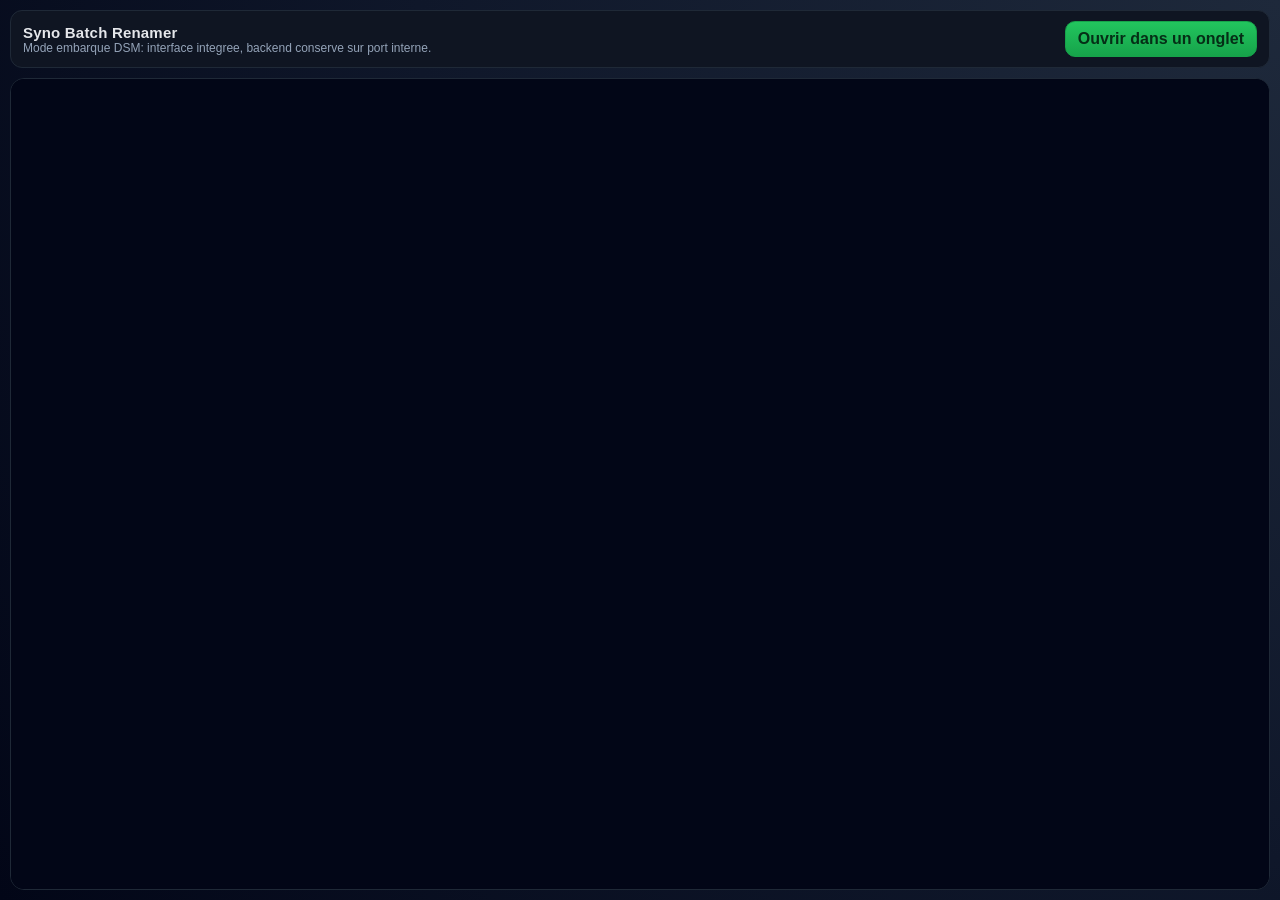
==== package/ui/index.html @ 5d5aa2b1 "first commit" ====
<!doctype html>
<html lang="en">
<head>
  <meta charset="utf-8">
  <meta name="viewport" content="width=device-width, initial-scale=1">
  <title>Syno Batch Renamer</title>
  <style>
    :root {
      --bg: #0f172a;
      --panel: #111827;
      --text: #e5e7eb;
      --muted: #94a3b8;
      --accent: #22c55e;
      --border: #1f2937;
    }

    * { box-sizing: border-box; }

    html, body {
      margin: 0;
      width: 100%;
      height: 100%;
      background: radial-gradient(circle at top right, #1e293b 0%, #0f172a 55%, #020617 100%);
      color: var(--text);
      font-family: "Segoe UI", "Noto Sans", sans-serif;
    }

    .layout {
      width: 100%;
      height: 100%;
      display: grid;
      grid-template-rows: auto 1fr;
      gap: 10px;
      padding: 10px;
    }

    .bar {
      display: flex;
      align-items: center;
      justify-content: space-between;
      gap: 12px;
      border: 1px solid var(--border);
      background: color-mix(in srgb, var(--panel) 88%, black);
      border-radius: 12px;
      padding: 10px 12px;
    }

    .title {
      margin: 0;
      font-size: 15px;
      font-weight: 700;
      letter-spacing: 0.2px;
    }

    .muted {
      margin: 0;
      color: var(--muted);
      font-size: 12px;
    }

    .btn {
      border: 1px solid #16a34a;
      background: linear-gradient(180deg, #22c55e 0%, #16a34a 100%);
      color: #052e16;
      font-weight: 700;
      border-radius: 10px;
      padding: 8px 12px;
      cursor: pointer;
      text-decoration: none;
      white-space: nowrap;
    }

    .frame-wrap {
      border: 1px solid var(--border);
      border-radius: 14px;
      overflow: hidden;
      background: #020617;
      min-height: 280px;
      position: relative;
    }

    iframe {
      width: 100%;
      height: 100%;
      border: 0;
      background: #020617;
    }

    .notice {
      position: absolute;
      inset: 0;
      display: none;
      place-items: center;
      background: rgba(2, 6, 23, 0.92);
      padding: 16px;
      text-align: center;
    }

    .notice p {
      margin: 0;
      color: #cbd5e1;
      max-width: 640px;
      line-height: 1.5;
      font-size: 14px;
    }

    .notice strong { color: #f8fafc; }
    .notice a { color: #86efac; }
  </style>
</head>
<body>
  <div class="layout">
    <div class="bar">
      <div>
        <p class="title">Syno Batch Renamer</p>
        <p class="muted">Mode embarque DSM: interface integree, backend conserve sur port interne.</p>
      </div>
      <a class="btn" id="openApp" href="#" target="_blank" rel="noopener">Ouvrir dans un onglet</a>
    </div>

    <div class="frame-wrap">
      <iframe id="appFrame" title="Syno Batch Renamer"></iframe>
      <div class="notice" id="notice">
        <p>
          <strong>Le navigateur a bloque l'integration.</strong><br>
          Si DSM est en HTTPS et le backend est en HTTP, le navigateur bloque l'iframe (mixed content).<br>
          Ouvre l'application dans un onglet, ou configure un proxy HTTPS DSM vers le backend.
        </p>
      </div>
    </div>
  </div>

  <script>
    (function () {
      var host = window.location.hostname;
      var appUrl = "http://" + host + ":8765/";
      var frame = document.getElementById("appFrame");
      var notice = document.getElementById("notice");
      var openApp = document.getElementById("openApp");

      openApp.href = appUrl;
      frame.src = appUrl;

      if (window.location.protocol === "https:") {
        setTimeout(function () {
          notice.style.display = "grid";
        }, 1200);
      }
    })();
  </script>
</body>
</html>
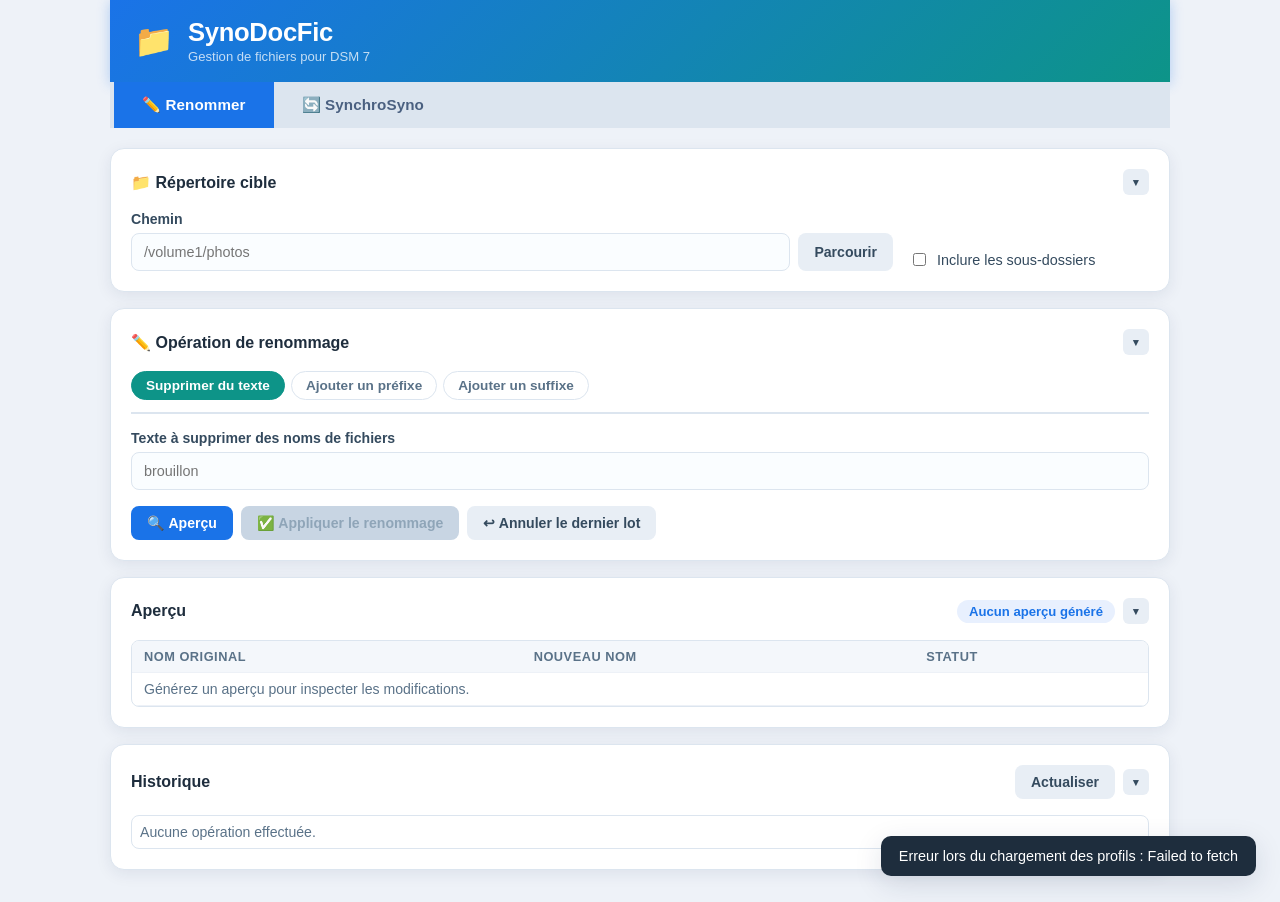
==== commit fd2e8afc: "VerionUI1" ====
--- a/package/ui/index.html
+++ b/package/ui/index.html
@@ -1,152 +1,317 @@
 <!doctype html>
-<html lang="en">
+<html lang="fr">
 <head>
   <meta charset="utf-8">
   <meta name="viewport" content="width=device-width, initial-scale=1">
-  <title>Syno Batch Renamer</title>
-  <style>
-    :root {
-      --bg: #0f172a;
-      --panel: #111827;
-      --text: #e5e7eb;
-      --muted: #94a3b8;
-      --accent: #22c55e;
-      --border: #1f2937;
-    }
-
-    * { box-sizing: border-box; }
-
-    html, body {
-      margin: 0;
-      width: 100%;
-      height: 100%;
-      background: radial-gradient(circle at top right, #1e293b 0%, #0f172a 55%, #020617 100%);
-      color: var(--text);
-      font-family: "Segoe UI", "Noto Sans", sans-serif;
-    }
-
-    .layout {
-      width: 100%;
-      height: 100%;
-      display: grid;
-      grid-template-rows: auto 1fr;
-      gap: 10px;
-      padding: 10px;
-    }
-
-    .bar {
-      display: flex;
-      align-items: center;
-      justify-content: space-between;
-      gap: 12px;
-      border: 1px solid var(--border);
-      background: color-mix(in srgb, var(--panel) 88%, black);
-      border-radius: 12px;
-      padding: 10px 12px;
-    }
-
-    .title {
-      margin: 0;
-      font-size: 15px;
-      font-weight: 700;
-      letter-spacing: 0.2px;
-    }
-
-    .muted {
-      margin: 0;
-      color: var(--muted);
-      font-size: 12px;
-    }
-
-    .btn {
-      border: 1px solid #16a34a;
-      background: linear-gradient(180deg, #22c55e 0%, #16a34a 100%);
-      color: #052e16;
-      font-weight: 700;
-      border-radius: 10px;
-      padding: 8px 12px;
-      cursor: pointer;
-      text-decoration: none;
-      white-space: nowrap;
-    }
-
-    .frame-wrap {
-      border: 1px solid var(--border);
-      border-radius: 14px;
-      overflow: hidden;
-      background: #020617;
-      min-height: 280px;
-      position: relative;
-    }
-
-    iframe {
-      width: 100%;
-      height: 100%;
-      border: 0;
-      background: #020617;
-    }
-
-    .notice {
-      position: absolute;
-      inset: 0;
-      display: none;
-      place-items: center;
-      background: rgba(2, 6, 23, 0.92);
-      padding: 16px;
-      text-align: center;
-    }
-
-    .notice p {
-      margin: 0;
-      color: #cbd5e1;
-      max-width: 640px;
-      line-height: 1.5;
-      font-size: 14px;
-    }
-
-    .notice strong { color: #f8fafc; }
-    .notice a { color: #86efac; }
-  </style>
+  <title>SynoDocFic</title>
+  <link rel="stylesheet" href="styles.css">
 </head>
 <body>
-  <div class="layout">
-    <div class="bar">
-      <div>
-        <p class="title">Syno Batch Renamer</p>
-        <p class="muted">Mode embarque DSM: interface integree, backend conserve sur port interne.</p>
+  <div class="shell">
+
+    <header class="app-header">
+      <div class="app-header-inner">
+        <div class="app-logo">
+          <span class="app-logo-icon">📁</span>
+          <div>
+            <h1>SynoDocFic</h1>
+            <p>Gestion de fichiers pour DSM 7</p>
+          </div>
+        </div>
       </div>
-      <a class="btn" id="openApp" href="#" target="_blank" rel="noopener">Ouvrir dans un onglet</a>
-    </div>
-
-    <div class="frame-wrap">
-      <iframe id="appFrame" title="Syno Batch Renamer"></iframe>
-      <div class="notice" id="notice">
-        <p>
-          <strong>Le navigateur a bloque l'integration.</strong><br>
-          Si DSM est en HTTPS et le backend est en HTTP, le navigateur bloque l'iframe (mixed content).<br>
-          Ouvre l'application dans un onglet, ou configure un proxy HTTPS DSM vers le backend.
-        </p>
+    </header>
+
+    <!-- Onglets principaux -->
+    <nav class="main-tabs" role="tablist">
+      <button type="button" class="main-tab active" data-main="renommer">✏️ Renommer</button>
+      <button type="button" class="main-tab" data-main="synchro">🔄 SynchroSyno</button>
+    </nav>
+
+    <!-- ===== PANNEAU RENOMMER ===== -->
+    <div class="main-panel active" data-main-panel="renommer">
+
+      <section class="card controls">
+        <div class="card-header">
+          <span class="card-title">📁 Répertoire cible</span>
+          <button class="collapse-btn" type="button" aria-label="Réduire"></button>
+        </div>
+        <div class="card-body">
+          <div class="grid two">
+            <div>
+              <label for="directoryInput">Chemin</label>
+              <div class="input-row">
+                <input id="directoryInput" type="text" placeholder="/volume1/photos">
+                <button id="browseBtn" class="secondary" type="button">Parcourir</button>
+              </div>
+            </div>
+            <div class="checkbox-wrap">
+              <label class="checkbox">
+                <input id="recursiveInput" type="checkbox">
+                <span>Inclure les sous-dossiers</span>
+              </label>
+            </div>
+          </div>
+          <div id="browserPanel" class="browser hidden">
+            <div class="browser-head">
+              <strong id="browserPath">/</strong>
+              <button id="browserUpBtn" class="secondary" type="button">↑ Parent</button>
+            </div>
+            <div id="directoryList" class="directory-list"></div>
+          </div>
+        </div>
+      </section>
+
+      <section class="card tabs-card">
+        <div class="card-header">
+          <span class="card-title">✏️ Opération de renommage</span>
+          <button class="collapse-btn" type="button" aria-label="Réduire"></button>
+        </div>
+        <div class="card-body">
+          <div class="sub-tabs" role="tablist">
+            <button type="button" class="sub-tab active" data-subtab="remove">Supprimer du texte</button>
+            <button type="button" class="sub-tab" data-subtab="prefix">Ajouter un préfixe</button>
+            <button type="button" class="sub-tab" data-subtab="suffix">Ajouter un suffixe</button>
+          </div>
+          <div class="sub-panels">
+            <div class="sub-panel active" data-subtab-panel="remove">
+              <label for="removeValue">Texte à supprimer des noms de fichiers</label>
+              <input id="removeValue" type="text" placeholder="brouillon">
+            </div>
+            <div class="sub-panel" data-subtab-panel="prefix">
+              <label for="prefixValue">Préfixe à ajouter</label>
+              <input id="prefixValue" type="text" placeholder="2026_">
+            </div>
+            <div class="sub-panel" data-subtab-panel="suffix">
+              <label for="suffixValue">Suffixe à ajouter</label>
+              <input id="suffixValue" type="text" placeholder="_archive">
+            </div>
+          </div>
+          <div class="actions">
+            <button id="previewBtn" type="button">🔍 Aperçu</button>
+            <button id="applyBtn" type="button" disabled>✅ Appliquer le renommage</button>
+            <button id="undoBtn" class="secondary" type="button">↩ Annuler le dernier lot</button>
+          </div>
+        </div>
+      </section>
+
+      <section class="card preview-card">
+        <div class="card-header">
+          <h2>Aperçu</h2>
+          <div class="card-header-end">
+            <span id="summaryBadge" class="badge">Aucun aperçu généré</span>
+            <button class="collapse-btn" type="button" aria-label="Réduire"></button>
+          </div>
+        </div>
+        <div class="card-body">
+          <div class="preview-table-wrap">
+            <table class="preview-table">
+              <thead>
+                <tr>
+                  <th>Nom original</th>
+                  <th>Nouveau nom</th>
+                  <th>Statut</th>
+                </tr>
+              </thead>
+              <tbody id="previewBody">
+                <tr>
+                  <td colspan="3" class="muted">Générez un aperçu pour inspecter les modifications.</td>
+                </tr>
+              </tbody>
+            </table>
+          </div>
+        </div>
+      </section>
+
+      <section class="card history-card">
+        <div class="card-header">
+          <h2>Historique</h2>
+          <div class="card-header-end">
+            <button id="refreshHistoryBtn" class="secondary" type="button">Actualiser</button>
+            <button class="collapse-btn" type="button" aria-label="Réduire"></button>
+          </div>
+        </div>
+        <div class="card-body">
+          <div id="historyList" class="history-list">
+            <div class="muted">Aucune opération effectuée.</div>
+          </div>
+        </div>
+      </section>
+
+    </div><!-- /renommer -->
+
+    <!-- ===== PANNEAU SYNCHROSYNO ===== -->
+    <div class="main-panel" data-main-panel="synchro">
+
+      <section class="card">
+        <div class="card-header">
+          <span class="card-title">Nouveau profil de synchronisation</span>
+          <button class="collapse-btn" type="button" aria-label="Réduire"></button>
+        </div>
+        <div class="card-body">
+
+        <div style="max-width: 360px;">
+          <label for="syncName">Nom du profil</label>
+          <input id="syncName" type="text" placeholder="Sauvegarde Photos">
+        </div>
+
+        <div class="sync-path-group">
+          <div class="sync-path-header">Source</div>
+          <div class="grid two" style="margin-bottom:10px;">
+            <div>
+              <label for="syncSourceProtocol">Type</label>
+              <select id="syncSourceProtocol">
+                <option value="local">📂 Local</option>
+                <option value="smb">🌐 SMB/CIFS</option>
+                <option value="ftp">🌐 FTP</option>
+              </select>
+            </div>
+            <div id="syncSourceHostWrap" style="display:none;">
+              <label for="syncSourceHost">Hôte / IP</label>
+              <input id="syncSourceHost" type="text" placeholder="192.168.1.10 ou ftp.exemple.com">
+            </div>
+          </div>
+          <div>
+            <label for="syncSource">Chemin</label>
+            <div class="input-row">
+              <input id="syncSource" type="text" placeholder="/volume1/photos">
+              <button id="syncSourceBrowseBtn" class="secondary" type="button">Parcourir</button>
+            </div>
+          </div>
+          <div id="syncSourceRemote" class="sync-remote-fields" style="display:none;">
+            <div class="grid two" style="margin-top:10px;">
+              <div>
+                <label for="syncSourceUser">Utilisateur</label>
+                <input id="syncSourceUser" type="text" placeholder="utilisateur">
+              </div>
+              <div>
+                <label for="syncSourcePass">Mot de passe</label>
+                <input id="syncSourcePass" type="password" placeholder="••••••••">
+              </div>
+            </div>
+          </div>
+          <div id="syncSourceBrowser" class="browser hidden" style="margin-top:12px;">
+            <div class="browser-head">
+              <strong id="syncSourceBrowserPath">/volume</strong>
+              <button id="syncSourceBrowserUp" class="secondary" type="button">↑ Parent</button>
+            </div>
+            <div id="syncSourceDirList" class="directory-list"></div>
+          </div>
+        </div>
+
+        <div class="sync-path-group">
+          <div class="sync-path-header">Destination</div>
+          <div class="grid two" style="margin-bottom:10px;">
+            <div>
+              <label for="syncDestProtocol">Type</label>
+              <select id="syncDestProtocol">
+                <option value="local">📂 Local</option>
+                <option value="smb">🌐 SMB/CIFS</option>
+                <option value="ftp">🌐 FTP</option>
+              </select>
+            </div>
+            <div id="syncDestHostWrap" style="display:none;">
+              <label for="syncDestHost">Hôte / IP</label>
+              <input id="syncDestHost" type="text" placeholder="192.168.1.10 ou ftp.exemple.com">
+            </div>
+          </div>
+          <div>
+            <label for="syncDest">Chemin</label>
+            <div class="input-row">
+              <input id="syncDest" type="text" placeholder="/volume2/backup">
+              <button id="syncDestBrowseBtn" class="secondary" type="button">Parcourir</button>
+            </div>
+          </div>
+          <div id="syncDestRemote" class="sync-remote-fields" style="display:none;">
+            <div class="grid two" style="margin-top:10px;">
+              <div>
+                <label for="syncDestUser">Utilisateur</label>
+                <input id="syncDestUser" type="text" placeholder="utilisateur">
+              </div>
+              <div>
+                <label for="syncDestPass">Mot de passe</label>
+                <input id="syncDestPass" type="password" placeholder="••••••••">
+              </div>
+            </div>
+          </div>
+          <div id="syncDestBrowser" class="browser hidden" style="margin-top:12px;">
+            <div class="browser-head">
+              <strong id="syncDestBrowserPath">/volume</strong>
+              <button id="syncDestBrowserUp" class="secondary" type="button">↑ Parent</button>
+            </div>
+            <div id="syncDestDirList" class="directory-list"></div>
+          </div>
+        </div>
+
+        <div class="checkbox-wrap" style="margin-top:14px;">
+          <label class="checkbox">
+            <input id="syncRecursive" type="checkbox" checked>
+            <span>Inclure les sous-dossiers</span>
+          </label>
+        </div>
+
+        <div class="actions">
+          <button id="syncAddProfileBtn" type="button">➕ Ajouter ce profil</button>
+          <button id="syncEditCancelBtn" class="secondary" type="button" style="display:none;">↩ Annuler la modification</button>
+        </div>
+        </div><!-- /card-body -->
+      </section>
+
+      <section class="card">
+        <div class="card-header">
+          <h2>Profils de synchronisation</h2>
+          <button class="collapse-btn" type="button" aria-label="Réduire"></button>
+        </div>
+        <div class="card-body">
+          <div id="syncProfilesList" class="profiles-list">
+            <p class="muted">Aucun profil créé.</p>
+          </div>
+        </div>
+      </section>
+
+      <div id="syncStatusPanel" class="card" style="display: none;">
+        <div class="card-header">
+          <span class="card-title">Résultat de la synchronisation</span>
+          <button class="collapse-btn" type="button" aria-label="Réduire"></button>
+        </div>
+        <div class="card-body">
+          <div id="syncStatusContent"></div>
+        </div>
+      </div>
+
+    </div><!-- /synchro -->
+
+    <div id="toast" class="toast hidden"></div>
+
+    <!-- ===== COMPARE MODAL ===== -->
+    <div id="compareOverlay" class="modal-overlay hidden" role="dialog" aria-modal="true">
+      <div class="modal">
+        <div class="modal-head">
+          <div>
+            <h2 id="compareModalTitle">Comparaison</h2>
+            <p id="compareModalSubtitle" class="muted"></p>
+          </div>
+          <button id="compareCloseBtn" class="secondary" type="button">&#x2715; Fermer</button>
+        </div>
+        <div id="compareModalSummary" class="compare-summary"></div>
+        <div id="compareSelectAllBar" class="compare-select-bar" style="display:none;">
+          <button id="compareSelectAllBtn" class="secondary" type="button">Tout cocher</button>
+          <button id="compareDeselectAllBtn" class="secondary" type="button">Tout décocher</button>
+          <span id="compareSelectedCount" class="muted"></span>
+        </div>
+        <div id="compareModalDetails" class="compare-details"></div>
+        <div id="compareProgress" class="compare-progress" style="display:none;">
+          <div class="compare-progress-bar"><div id="compareProgressFill" class="compare-progress-fill"></div></div>
+          <div id="compareProgressText" class="muted"></div>
+        </div>
+        <div class="modal-actions">
+          <button id="compareModalLaunchBtn" type="button" style="display:none;">&#x25B6; Lancer la synchronisation</button>
+          <button id="compareDownloadBtn" class="secondary" type="button" style="display:none;">&#x1F4E5; Listings bruts</button>
+          <button id="compareCloseBtnBottom" class="secondary" type="button">Fermer</button>
+        </div>
       </div>
     </div>
   </div>
 
-  <script>
-    (function () {
-      var host = window.location.hostname;
-      var appUrl = "http://" + host + ":8765/";
-      var frame = document.getElementById("appFrame");
-      var notice = document.getElementById("notice");
-      var openApp = document.getElementById("openApp");
-
-      openApp.href = appUrl;
-      frame.src = appUrl;
-
-      if (window.location.protocol === "https:") {
-        setTimeout(function () {
-          notice.style.display = "grid";
-        }, 1200);
-      }
-    })();
-  </script>
+  <script src="app.js"></script>
 </body>
 </html>
--- a/package/ui/styles.css
+++ b/package/ui/styles.css
@@ -0,0 +1,661 @@
+:root {
+  --bg: #f0f4f9;
+  --panel: #ffffff;
+  --line: #dce5ef;
+  --text: #1e2d3d;
+  --muted: #5a7288;
+  --primary: #1a73e8;
+  --primary-2: #1558b0;
+  --primary-light: #e8f0fe;
+  --accent: #0d9488;
+  --accent-2: #0a7a70;
+  --warn: #d97706;
+  --ok: #059669;
+  --radius: 14px;
+  --radius-sm: 8px;
+  --shadow: 0 4px 16px rgba(20, 40, 80, 0.08);
+  --shadow-lg: 0 8px 28px rgba(20, 40, 80, 0.13);
+}
+
+* { box-sizing: border-box; }
+
+body {
+  margin: 0;
+  font-family: "Segoe UI", "Inter", "Noto Sans", sans-serif;
+  font-size: 14px;
+  color: var(--text);
+  background: #eef2f8;
+  min-height: 100vh;
+}
+
+/* ===== APP HEADER ===== */
+.app-header {
+  background: linear-gradient(135deg, #1a73e8 0%, #0d9488 100%);
+  box-shadow: 0 2px 12px rgba(26, 115, 232, 0.3);
+  padding: 0 24px;
+}
+
+.app-header-inner {
+  max-width: 1100px;
+  margin: 0 auto;
+  padding: 18px 0;
+}
+
+.app-logo {
+  display: flex;
+  align-items: center;
+  gap: 14px;
+}
+
+.app-logo-icon {
+  font-size: 2rem;
+  line-height: 1;
+}
+
+.app-logo h1 {
+  margin: 0;
+  font-size: 1.6rem;
+  font-weight: 700;
+  color: #fff;
+  letter-spacing: -0.3px;
+}
+
+.app-logo p {
+  margin: 2px 0 0;
+  font-size: 0.82rem;
+  color: rgba(255,255,255,0.75);
+}
+
+/* ===== SHELL ===== */
+.shell {
+  max-width: 1100px;
+  margin: 0 auto;
+  padding: 0 20px 32px;
+  display: flex;
+  flex-direction: column;
+  gap: 0;
+}
+
+/* ===== MAIN TABS ===== */
+.main-tabs {
+  display: flex;
+  gap: 0;
+  padding: 0 4px;
+  background: #dce5ef;
+  border-radius: 0 0 0 0;
+  overflow: hidden;
+}
+
+.main-tab {
+  flex: none;
+  padding: 14px 28px;
+  font-size: 0.95rem;
+  font-weight: 600;
+  border: none;
+  border-radius: 0;
+  background: transparent;
+  color: #4a6080;
+  cursor: pointer;
+  transition: background 0.15s, color 0.15s;
+  letter-spacing: 0.1px;
+}
+
+.main-tab:hover {
+  background: rgba(26,115,232,0.08);
+  color: var(--primary);
+}
+
+.main-tab.active {
+  background: var(--primary);
+  color: #fff;
+}
+
+/* ===== MAIN PANELS ===== */
+.main-panel {
+  display: none;
+  flex-direction: column;
+  gap: 16px;
+  padding-top: 20px;
+}
+
+.main-panel.active {
+  display: flex;
+}
+
+/* ===== CARDS ===== */
+.card {
+  background: var(--panel);
+  border: 1px solid var(--line);
+  border-radius: var(--radius);
+  box-shadow: var(--shadow);
+  padding: 20px;
+}
+
+.section-title {
+  font-size: 0.8rem;
+  font-weight: 700;
+  text-transform: uppercase;
+  letter-spacing: 0.8px;
+  color: var(--muted);
+  margin-bottom: 14px;
+}
+
+/* ===== FORM ELEMENTS ===== */
+label {
+  display: block;
+  font-weight: 600;
+  font-size: 0.88rem;
+  margin-bottom: 6px;
+  color: #344a5e;
+}
+
+input[type="text"],
+input[type="password"] {
+  width: 100%;
+  height: 38px;
+  border: 1.5px solid var(--line);
+  border-radius: var(--radius-sm);
+  padding: 0 12px;
+  outline: none;
+  font-size: 0.9rem;
+  background: #fafdff;
+  color: var(--text);
+  transition: border-color 0.15s, box-shadow 0.15s;
+}
+
+input[type="text"]:focus,
+input[type="password"]:focus {
+  border-color: var(--primary);
+  box-shadow: 0 0 0 3px rgba(26, 115, 232, 0.15);
+  background: #fff;
+}
+
+select {
+  width: 100%;
+  height: 38px;
+  border: 1.5px solid var(--line);
+  border-radius: var(--radius-sm);
+  padding: 0 10px;
+  background: #fafdff;
+  color: var(--text);
+  font-family: inherit;
+  font-size: 0.9rem;
+  outline: none;
+  cursor: pointer;
+}
+
+select:focus {
+  border-color: var(--primary);
+  box-shadow: 0 0 0 3px rgba(26, 115, 232, 0.15);
+}
+
+/* ===== BUTTONS ===== */
+button {
+  border: none;
+  border-radius: var(--radius-sm);
+  padding: 9px 16px;
+  font-size: 0.88rem;
+  font-weight: 600;
+  font-family: inherit;
+  background: var(--primary);
+  color: #fff;
+  cursor: pointer;
+  transition: background 0.15s, transform 0.1s;
+}
+
+button:hover { background: var(--primary-2); }
+button:active { transform: scale(0.98); }
+
+button.secondary {
+  background: #e8eef5;
+  color: #344a5e;
+}
+button.secondary:hover { background: #dce5ef; }
+
+button:disabled {
+  background: #c8d5e3;
+  color: #8fa5b8;
+  cursor: not-allowed;
+  transform: none;
+}
+
+/* ===== LAYOUT HELPERS ===== */
+.grid.two {
+  display: grid;
+  grid-template-columns: 1fr 240px;
+  gap: 16px;
+}
+
+.input-row {
+  display: grid;
+  grid-template-columns: 1fr auto;
+  gap: 8px;
+}
+
+.checkbox-wrap {
+  display: flex;
+  align-items: flex-end;
+  padding-bottom: 2px;
+}
+
+.checkbox {
+  margin: 0;
+  font-weight: 500;
+  font-size: 0.9rem;
+  display: inline-flex;
+  gap: 8px;
+  align-items: center;
+  cursor: pointer;
+}
+
+/* ===== BROWSER ===== */
+.browser {
+  margin-top: 14px;
+  border-top: 1px solid var(--line);
+  padding-top: 14px;
+}
+
+.browser-head {
+  display: flex;
+  justify-content: space-between;
+  align-items: center;
+  gap: 8px;
+  margin-bottom: 8px;
+}
+
+.directory-list {
+  max-height: 180px;
+  overflow: auto;
+  border: 1px solid var(--line);
+  border-radius: var(--radius-sm);
+  padding: 6px;
+  background: #f7fafe;
+}
+
+.directory-item {
+  width: 100%;
+  text-align: left;
+  background: transparent;
+  color: var(--text);
+  border-radius: 6px;
+  margin-bottom: 2px;
+  padding: 6px 10px;
+  font-size: 0.88rem;
+}
+
+.directory-item:hover { background: var(--primary-light); color: var(--primary); }
+
+/* ===== SUB-TABS (renommer) ===== */
+.sub-tabs {
+  display: flex;
+  gap: 6px;
+  border-bottom: 2px solid var(--line);
+  padding-bottom: 12px;
+  margin-bottom: 16px;
+}
+
+.sub-tab {
+  background: transparent;
+  color: var(--muted);
+  border: 1.5px solid var(--line);
+  border-radius: 20px;
+  padding: 6px 14px;
+  font-size: 0.85rem;
+}
+
+.sub-tab:hover { background: var(--primary-light); color: var(--primary); border-color: var(--primary); }
+
+.sub-tab.active {
+  background: var(--accent);
+  color: #fff;
+  border-color: var(--accent);
+}
+
+.sub-panels { margin-bottom: 4px; }
+
+.sub-panel { display: none; }
+.sub-panel.active { display: block; }
+
+/* ===== ACTIONS ===== */
+.actions {
+  margin-top: 16px;
+  display: flex;
+  gap: 8px;
+  flex-wrap: wrap;
+}
+
+/* ===== PREVIEW ===== */
+.preview-head {
+  display: flex;
+  justify-content: space-between;
+  align-items: center;
+  gap: 8px;
+  margin-bottom: 12px;
+}
+
+.preview-head h2 {
+  margin: 0;
+  font-size: 1rem;
+  font-weight: 700;
+}
+
+.badge {
+  display: inline-flex;
+  align-items: center;
+  border-radius: 20px;
+  padding: 4px 12px;
+  background: var(--primary-light);
+  color: var(--primary);
+  font-size: 0.82rem;
+  font-weight: 600;
+}
+
+.preview-table-wrap {
+  max-height: 320px;
+  overflow: auto;
+  border: 1px solid var(--line);
+  border-radius: var(--radius-sm);
+}
+
+.preview-table {
+  width: 100%;
+  border-collapse: collapse;
+  font-size: 0.88rem;
+}
+
+.preview-table th,
+.preview-table td {
+  padding: 8px 12px;
+  border-bottom: 1px solid #edf1f7;
+  text-align: left;
+}
+
+.preview-table th {
+  position: sticky;
+  top: 0;
+  background: #f4f7fb;
+  font-weight: 700;
+  font-size: 0.8rem;
+  text-transform: uppercase;
+  letter-spacing: 0.5px;
+  color: var(--muted);
+  z-index: 1;
+}
+
+.status-ready    { color: var(--ok);   font-weight: 600; }
+.status-auto_renamed { color: var(--warn); font-weight: 600; }
+.status-unchanged { color: var(--muted); }
+
+/* ===== HISTORY ===== */
+.history-list {
+  max-height: 180px;
+  overflow: auto;
+  border: 1px solid var(--line);
+  border-radius: var(--radius-sm);
+  padding: 8px;
+}
+
+.history-item {
+  border-bottom: 1px solid #edf1f7;
+  padding: 8px 4px;
+  font-size: 0.86rem;
+}
+.history-item:last-child { border-bottom: 0; }
+
+/* ===== SYNC PROFILES ===== */
+.sync-path-group {
+  margin-top: 18px;
+  padding: 14px;
+  background: #f4f7fb;
+  border: 1px solid var(--line);
+  border-radius: var(--radius-sm);
+}
+
+.sync-path-header {
+  font-size: 0.78rem;
+  font-weight: 700;
+  text-transform: uppercase;
+  letter-spacing: 0.8px;
+  color: var(--primary);
+  margin-bottom: 12px;
+}
+
+.profiles-list {
+  border: 1px solid var(--line);
+  border-radius: var(--radius-sm);
+  max-height: 300px;
+  overflow-y: auto;
+}
+
+.profile-item {
+  display: flex;
+  justify-content: space-between;
+  align-items: center;
+  padding: 12px 16px;
+  border-bottom: 1px solid #edf1f7;
+  font-size: 0.9rem;
+}
+.profile-item:last-child { border-bottom: 0; }
+
+.profile-name { font-weight: 600; color: var(--text); }
+.profile-path { color: var(--muted); font-size: 0.82rem; margin-top: 2px; }
+
+.profile-actions { display: flex; gap: 6px; }
+
+.btn-small {
+  padding: 5px 10px;
+  font-size: 0.82rem;
+  border: none;
+  border-radius: 6px;
+  cursor: pointer;
+  font-weight: 600;
+}
+.btn-run    { background: var(--accent);   color: #fff; }
+.btn-run:hover { background: var(--accent-2); }
+.btn-delete { background: #fde8e8; color: #c0392b; }
+.btn-delete:hover { background: #fbd0d0; }
+
+/* ===== MISC ===== */
+.muted { color: var(--muted); font-size: 0.88rem; }
+
+.toast {
+  position: fixed;
+  right: 24px;
+  bottom: 24px;
+  background: #1e2d3d;
+  color: #fff;
+  border-radius: 10px;
+  padding: 12px 18px;
+  font-size: 0.9rem;
+  font-weight: 500;
+  box-shadow: var(--shadow-lg);
+  z-index: 9999;
+}
+
+.hidden { display: none; }
+
+/* ===== COLLAPSIBLE CARDS ===== */
+.card-header {
+  display: flex;
+  justify-content: space-between;
+  align-items: center;
+  gap: 10px;
+  margin-bottom: 16px;
+  cursor: pointer;
+  user-select: none;
+}
+
+.card-header h2,
+.card-title {
+  margin: 0;
+  font-size: 1rem;
+  font-weight: 700;
+}
+
+.card-header-end {
+  display: flex;
+  align-items: center;
+  gap: 8px;
+  flex-shrink: 0;
+}
+
+.collapse-btn {
+  width: 26px;
+  height: 26px;
+  min-width: 26px;
+  padding: 0;
+  border-radius: 6px;
+  background: #e8eef5;
+  color: #344a5e;
+  font-size: 0;
+  flex-shrink: 0;
+  transition: background 0.15s, transform 0.2s;
+}
+.collapse-btn::after { content: '▼'; font-size: 0.65rem; }
+.collapse-btn:hover { background: #dce5ef; }
+
+.card.collapsed > .card-header { margin-bottom: 0; }
+.card.collapsed .card-body { display: none; }
+.card.collapsed .collapse-btn { transform: rotate(-90deg); }
+
+/* ===== MODAL OVERLAY ===== */
+.modal-overlay {
+  position: fixed;
+  inset: 0;
+  background: rgba(10, 20, 40, 0.5);
+  z-index: 500;
+  display: flex;
+  align-items: center;
+  justify-content: center;
+  padding: 20px;
+  animation: modalFadeIn 0.15s ease;
+}
+.modal-overlay.hidden { display: none; }
+
+@keyframes modalFadeIn { from { opacity: 0; } to { opacity: 1; } }
+
+.modal {
+  background: var(--panel);
+  border-radius: var(--radius);
+  box-shadow: 0 20px 60px rgba(10, 20, 40, 0.25);
+  width: 100%;
+  max-width: 700px;
+  max-height: 85vh;
+  display: flex;
+  flex-direction: column;
+  overflow: hidden;
+  animation: modalSlideIn 0.18s ease;
+}
+@keyframes modalSlideIn { from { transform: translateY(20px); opacity: 0.7; } to { transform: none; opacity: 1; } }
+
+.modal-head {
+  display: flex;
+  justify-content: space-between;
+  align-items: flex-start;
+  gap: 12px;
+  padding: 18px 20px 14px;
+  border-bottom: 1px solid var(--line);
+  flex-shrink: 0;
+}
+.modal-head h2 { margin: 0; font-size: 1.1rem; font-weight: 700; }
+.modal-head .muted { margin: 4px 0 0; font-size: 0.85rem; }
+
+.modal-actions {
+  padding: 12px 20px;
+  border-top: 1px solid var(--line);
+  display: flex;
+  gap: 8px;
+  justify-content: flex-end;
+  flex-shrink: 0;
+  background: #f8fafc;
+}
+
+/* ===== COMPARE RESULTS ===== */
+.compare-summary {
+  padding: 14px 20px;
+  background: #f4f7fb;
+  border-bottom: 1px solid var(--line);
+  display: flex;
+  gap: 28px;
+  flex-wrap: wrap;
+  flex-shrink: 0;
+}
+.compare-stat { display: flex; flex-direction: column; gap: 2px; }
+.compare-stat .stat-value { font-size: 1.6rem; font-weight: 800; line-height: 1; }
+.compare-stat .stat-label { font-size: 0.77rem; color: var(--muted); text-transform: uppercase; letter-spacing: 0.4px; }
+.compare-stat.copy .stat-value { color: var(--primary); }
+.compare-stat.update .stat-value { color: var(--warn); }
+.compare-stat.ok .stat-value { color: var(--ok); }
+
+.compare-select-bar {
+  display: flex;
+  align-items: center;
+  gap: 10px;
+  padding: 8px 20px;
+  border-bottom: 1px solid var(--line);
+  flex-shrink: 0;
+}
+.compare-select-bar .muted { margin-left: auto; font-size: 0.82rem; }
+
+.compare-details {
+  overflow-y: auto;
+  flex: 1;
+  padding: 12px 20px;
+}
+.compare-details details {
+  border: 1px solid var(--line);
+  border-radius: var(--radius-sm);
+  margin-bottom: 8px;
+  overflow: hidden;
+}
+.compare-details summary {
+  padding: 9px 14px;
+  background: #f4f7fb;
+  cursor: pointer;
+  font-weight: 600;
+  font-size: 0.9rem;
+  list-style: none;
+  display: flex;
+  align-items: center;
+  gap: 8px;
+  user-select: none;
+}
+.compare-details summary::-webkit-details-marker { display: none; }
+.compare-details summary::before { content: '▶'; font-size: 0.65rem; transition: transform 0.15s; }
+.compare-details details[open] > summary::before { transform: rotate(90deg); }
+.compare-file-list { max-height: 200px; overflow-y: auto; }
+.compare-file-item {
+  padding: 5px 14px;
+  font-size: 0.84rem;
+  font-family: "Consolas", "Cascadia Code", monospace;
+  border-bottom: 1px solid #edf1f7;
+  display: flex;
+  justify-content: space-between;
+  align-items: center;
+  gap: 8px;
+}
+.compare-file-item:last-child { border-bottom: 0; }
+.compare-file-meta { color: var(--muted); font-size: 0.78rem; white-space: nowrap; }
+.compare-file-name { flex: 1; }
+.compare-check { flex-shrink: 0; width: 15px; height: 15px; cursor: pointer; }
+
+.compare-progress { padding: 12px 20px; border-top: 1px solid var(--line); flex-shrink: 0; }
+.compare-progress-bar { height: 8px; border-radius: 4px; background: #e7ebf3; overflow: hidden; margin-bottom: 6px; }
+.compare-progress-fill { height: 100%; background: var(--primary); width: 0%; transition: width 0.2s ease; }
+#compareProgressText { font-size: 0.82rem; }
+
+/* ===== PROFILE EDIT MODE ===== */
+.profile-item.editing { background: var(--primary-light); border-left: 3px solid var(--primary); }
+.btn-compare { background: #e0f2fe; color: #0369a1; }
+.btn-compare:hover { background: #bae6fd; }
+.btn-edit { background: #fef3c7; color: #92400e; }
+.btn-edit:hover { background: #fde68a; }
+
+/* ===== RESPONSIVE ===== */
+@media (max-width: 820px) {
+  .grid.two { grid-template-columns: 1fr; }
+  .checkbox-wrap { align-items: flex-start; }
+  .main-tab { padding: 12px 16px; font-size: 0.88rem; }
+  .app-header { padding: 0 16px; }
+  .shell { padding: 0 12px 24px; }
+}
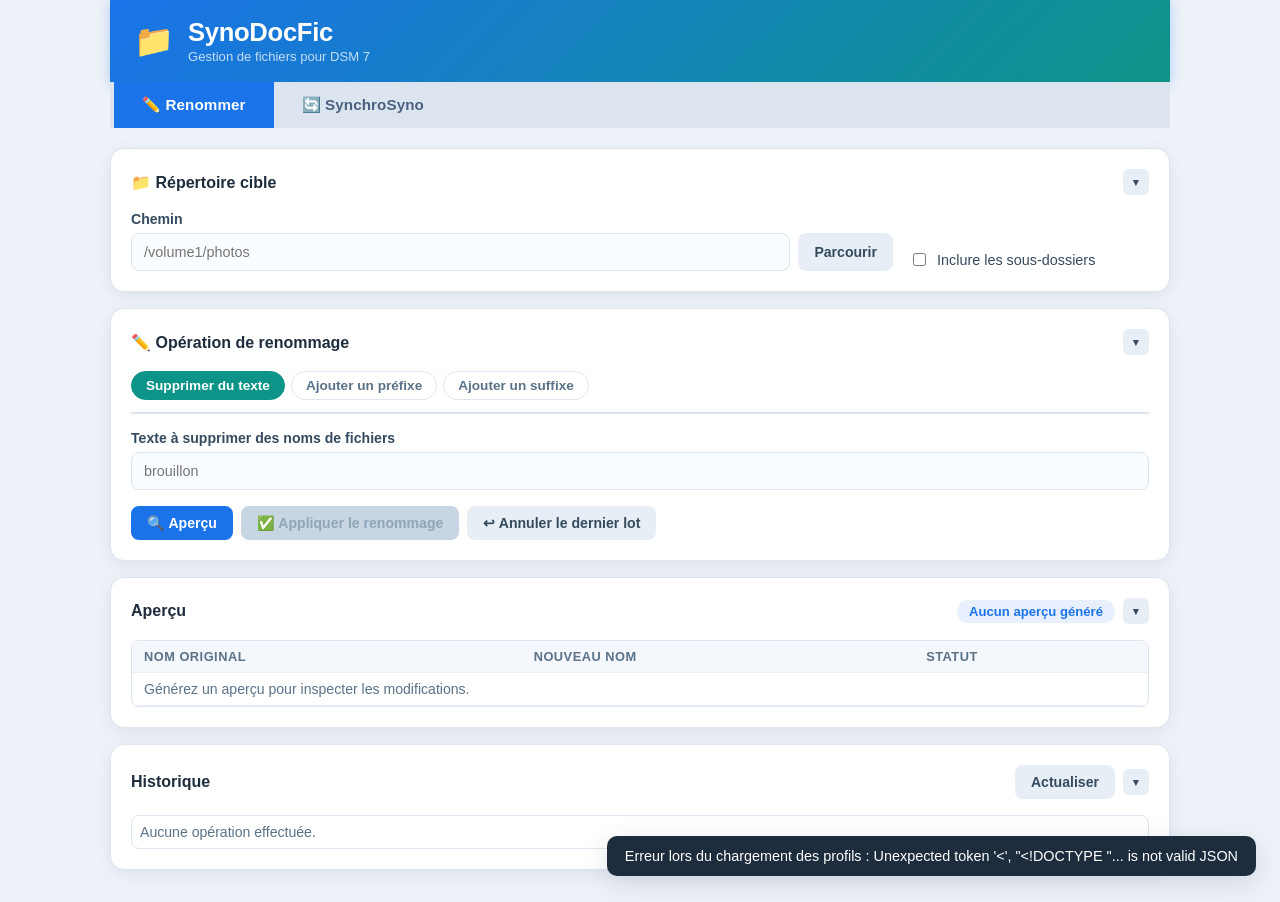
==== commit 2a2d66a0: "Release 1.3.3: preserve spaces in rename removal text" ====
--- a/package/ui/index.html
+++ b/package/ui/index.html
@@ -312,6 +312,6 @@
     </div>
   </div>
 
-  <script src="app.js"></script>
+  <script src="app.js?v=1.3.3"></script>
 </body>
 </html>
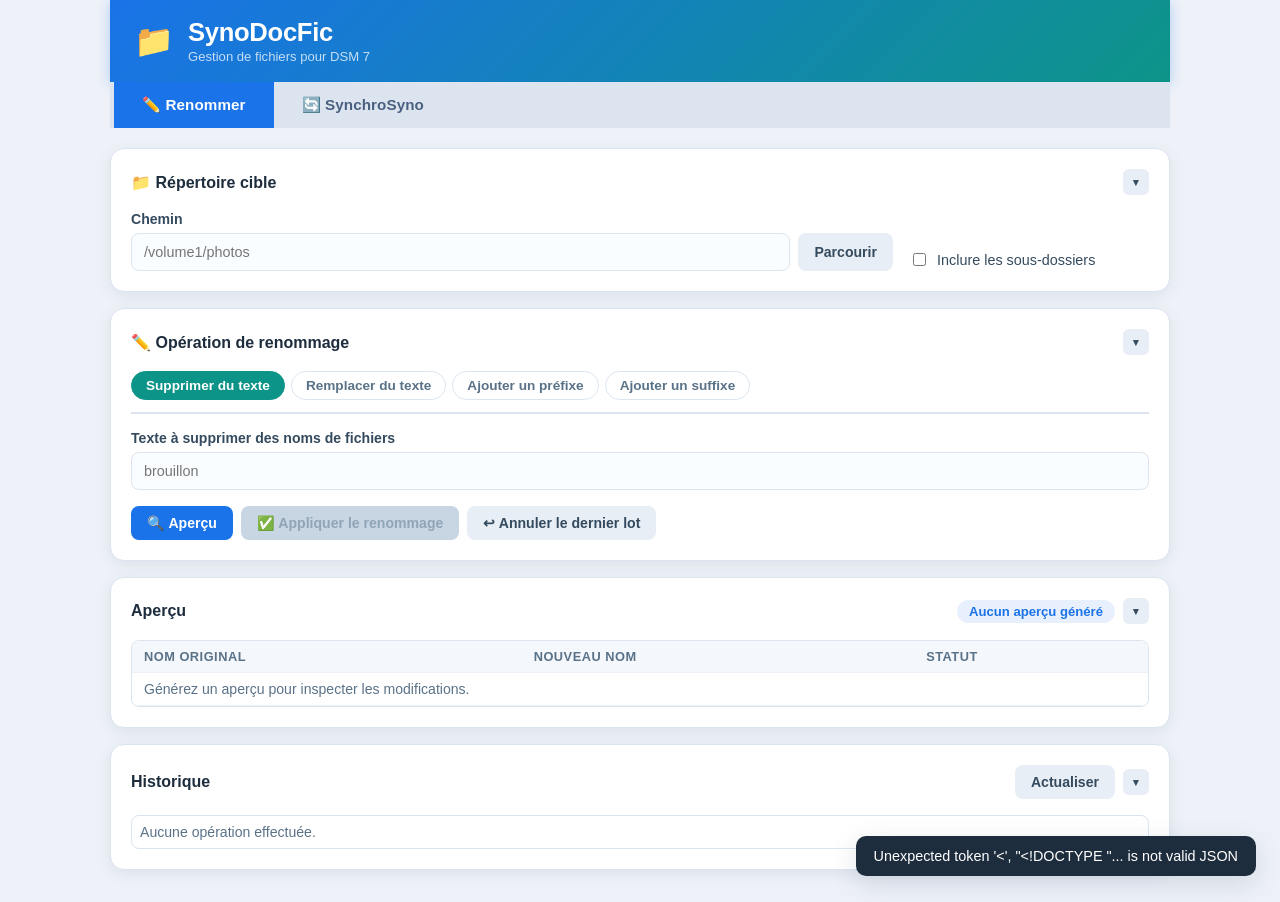
==== commit 4957b394: "Release 1.3.5-0001: replace filename text while preserving extensions" ====
--- a/package/ui/index.html
+++ b/package/ui/index.html
@@ -69,6 +69,7 @@
         <div class="card-body">
           <div class="sub-tabs" role="tablist">
             <button type="button" class="sub-tab active" data-subtab="remove">Supprimer du texte</button>
+            <button type="button" class="sub-tab" data-subtab="replace">Remplacer du texte</button>
             <button type="button" class="sub-tab" data-subtab="prefix">Ajouter un préfixe</button>
             <button type="button" class="sub-tab" data-subtab="suffix">Ajouter un suffixe</button>
           </div>
@@ -76,6 +77,13 @@
             <div class="sub-panel active" data-subtab-panel="remove">
               <label for="removeValue">Texte à supprimer des noms de fichiers</label>
               <input id="removeValue" type="text" placeholder="brouillon">
+            </div>
+            <div class="sub-panel" data-subtab-panel="replace">
+              <label for="replaceFind">Texte à trouver dans les noms de fichiers</label>
+              <input id="replaceFind" type="text" placeholder="_" aria-describedby="replaceHelp">
+              <label for="replaceWith">Texte de remplacement</label>
+              <input id="replaceWith" type="text" placeholder="Nouveau texte ou espace" aria-describedby="replaceHelp">
+              <p id="replaceHelp" class="muted">Toutes les occurrences exactes sont remplacées dans le nom, en conservant l’extension (la partie après le dernier point). Les espaces sont conservés : vous pouvez saisir un simple espace, ou laisser ce champ vide pour supprimer le texte trouvé.</p>
             </div>
             <div class="sub-panel" data-subtab-panel="prefix">
               <label for="prefixValue">Préfixe à ajouter</label>
@@ -312,6 +320,6 @@
     </div>
   </div>
 
-  <script src="app.js?v=1.3.3"></script>
+  <script src="app.js?v=1.3.5-0001"></script>
 </body>
 </html>
--- a/package/ui/styles.css
+++ b/package/ui/styles.css
@@ -288,6 +288,7 @@
 /* ===== SUB-TABS (renommer) ===== */
 .sub-tabs {
   display: flex;
+  flex-wrap: wrap;
   gap: 6px;
   border-bottom: 2px solid var(--line);
   padding-bottom: 12px;
